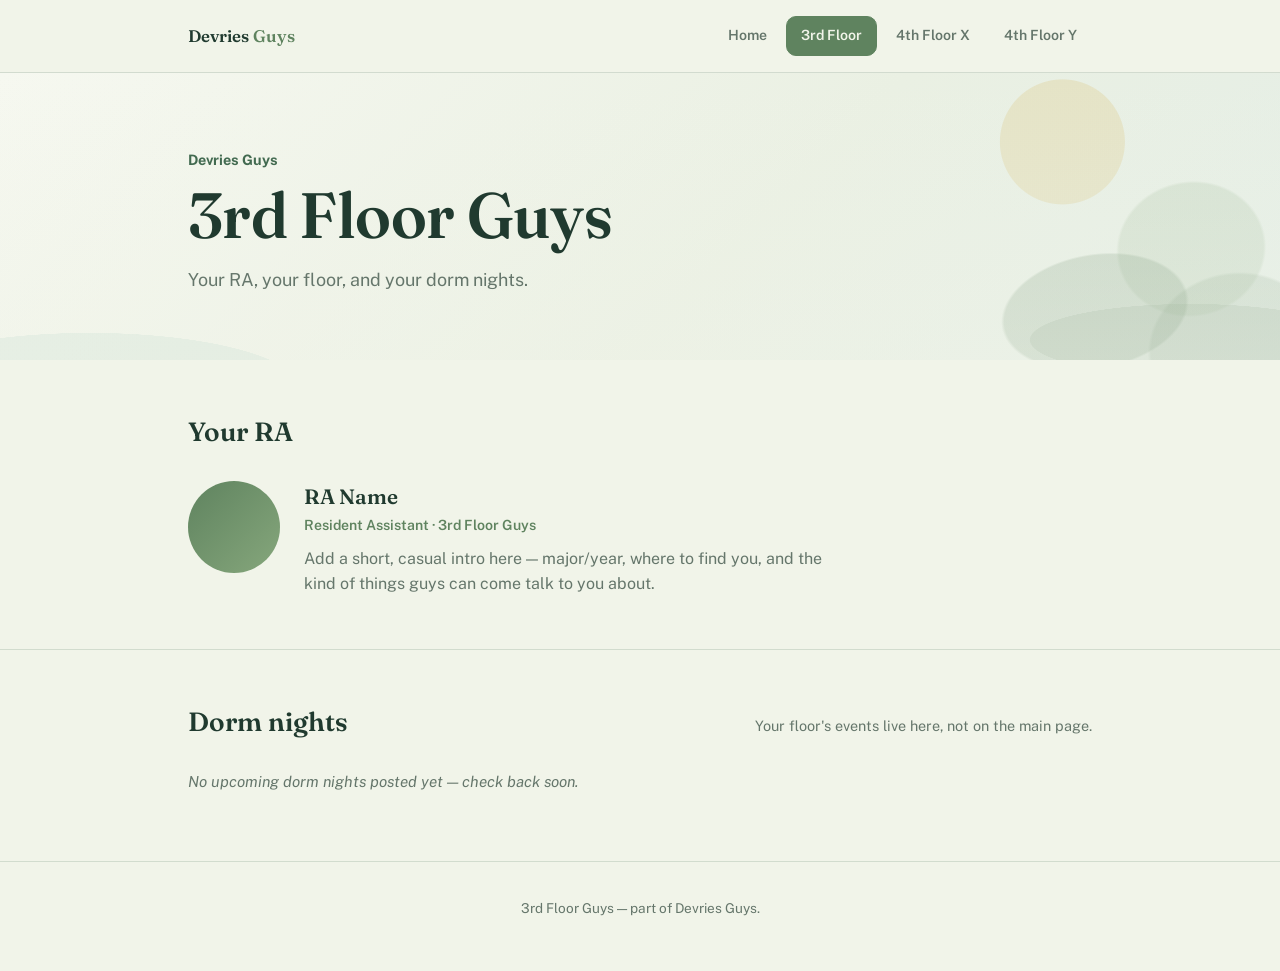
==== devries-a.html @ b0ba0bb9 "Add files via upload" ====
<!DOCTYPE html>
<html lang="en">
<head>
<meta charset="UTF-8">
<meta name="viewport" content="width=device-width, initial-scale=1.0">
<title>3rd Floor Guys — Devries</title>
<link rel="preconnect" href="https://fonts.googleapis.com">
<link rel="preconnect" href="https://fonts.gstatic.com" crossorigin>
<link href="https://fonts.googleapis.com/css2?family=Fraunces:ital,opsz,wght@0,9..144,400;0,9..144,600;0,9..144,700;1,9..144,500&family=Public+Sans:wght@400;500;600;700&display=swap" rel="stylesheet">
<link rel="stylesheet" href="styles.css">
</head>
<body data-building="3">
<nav>
  <div class="wrap">
    <a class="brand" href="index.html">Devries <span>Guys</span></a>
    <ul class="nav-links">
      <li><a href="index.html">Home</a></li>
      <li><a href="devries-a.html" class="current">3rd Floor</a></li><li><a href="devries-b.html">4th Floor X</a></li><li><a href="devries-c.html">4th Floor Y</a></li>
    </ul>
  </div>
</nav>
<header class="hero dorm-hero">
  <div class="wrap">
    <div class="eyebrow">Devries Guys</div>
    <h1 data-dorm="name">3rd Floor Guys</h1>
    <p class="lede" data-dorm="intro">Your RA, your floor, and your dorm nights.</p>
  </div>
</header>
<section>
  <div class="wrap">
    <div class="sec-head"><h2>Your RA</h2></div>
    <div class="ra-card">
      <div class="ra-photo" data-dorm="raPhoto" style="background:linear-gradient(135deg, var(--gold), var(--sage));"></div>
      <div>
        <h3 data-dorm="raName">RA Name</h3>
        <div class="role" data-dorm="raRole">Resident Assistant · 3rd Floor Guys</div>
        <p data-dorm="raBio">Add a short, casual intro here — major/year, where to find you, and the kind of things guys can come talk to you about.</p>
      </div>
    </div>
  </div>
</section>
<section>
  <div class="wrap">
    <div class="sec-head">
      <h2>Dorm nights</h2>
      <span class="note">Your floor's events live here, not on the main page.</span>
    </div>
    <div id="dormnight-list"></div>
  </div>
</section>
<footer>3rd Floor Guys — part of Devries Guys.</footer>
<script src="data/content.js"></script>
<script src="site-content.js"></script>
<script src="data/events.js"></script>
<script src="event-data.js"></script>
<script src="dorm-page.js"></script>
</body>
</html>
---- styles.css ----
:root{
  --bg: #F1F4E9;
  --bg-panel: #FAFCF5;
  --paper: #F8F8EE;
  --paper-dim: #E8EDDF;
  --ink: #19372C;
  --ink-soft: #617268;
  --cream: #203A2F;
  --cream-dim: #65766B;
  --gold: #5F835F;
  --gold-deep: #426A50;
  --sage: #86A77C;
  --sun: #D8BB68;
  --sky: #A9CDC1;
  --line-dark: rgba(36,79,58,0.15);
  --line-light: #D7E0CE;
  --radius: 10px;
}
*{box-sizing:border-box;}
html{scroll-behavior:smooth;}
body{
  margin:0;
  background:var(--bg);
  color:var(--cream);
  font-family:'Public Sans', sans-serif;
  line-height:1.55;
  -webkit-font-smoothing:antialiased;
}
h1,h2,h3{font-family:'Fraunces', serif; margin:0; color:var(--cream);}
a{color:inherit;}
.wrap{max-width:960px; margin:0 auto; padding:0 28px;}

/* NAV */
nav{
  position:sticky; top:0; z-index:30;
  background:rgba(241,244,233,0.90);
  backdrop-filter:blur(8px);
  border-bottom:1px solid var(--line-dark);
}
nav .wrap{display:flex; align-items:center; justify-content:space-between; padding:16px 28px; flex-wrap:wrap; gap:12px;}
.brand{font-family:'Fraunces', serif; font-weight:600; font-size:1.05rem; text-decoration:none;}
.brand span{color:var(--gold);}
.nav-links{list-style:none; display:flex; gap:4px; margin:0; padding:0; flex-wrap:wrap;}
.nav-links a{
  display:inline-block; text-decoration:none; color:var(--cream-dim);
  padding:8px 14px; border-radius:var(--radius); font-size:0.88rem; font-weight:600;
  border:1px solid transparent;
}
.nav-links a:hover{color:var(--cream); border-color:var(--line-dark);}
.nav-links a.current{color:var(--bg); background:var(--gold); border-color:var(--gold);}

/* HERO — calm green / solarpunk */
.hero{
  position:relative; padding:76px 0 58px; overflow:hidden;
  background:
    radial-gradient(circle at 83% 24%, rgba(216,187,104,.24) 0 62px, transparent 63px),
    radial-gradient(ellipse at 93% 93%, rgba(95,131,95,.14) 0 160px, transparent 161px),
    radial-gradient(ellipse at 7% 110%, rgba(169,205,193,.25) 0 210px, transparent 211px),
    linear-gradient(135deg, #F6F8F0 0%, #EAF0E3 58%, #E4EEE6 100%);
}
.hero::before{
  content:""; position:absolute; right:-45px; bottom:-80px; width:330px; height:280px;
  background:
    radial-gradient(ellipse at 30% 50%, rgba(95,131,95,.22) 0 28%, transparent 29%),
    radial-gradient(ellipse at 62% 34%, rgba(134,167,124,.18) 0 25%, transparent 26%),
    radial-gradient(ellipse at 70% 72%, rgba(95,131,95,.16) 0 26%, transparent 27%);
  transform:rotate(-10deg); pointer-events:none;
}
.hero::after{
  content:""; position:absolute; inset:0;
  background:linear-gradient(180deg, rgba(255,255,255,0) 0%, rgba(241,244,233,.38) 100%);
  pointer-events:none;
}
.hero .wrap{position:relative; z-index:1;}
.hero .eyebrow{font-size:0.9rem; color:var(--gold-deep); font-weight:700; margin-bottom:10px;}
.hero h1{font-size:clamp(2.4rem, 6vw, 4rem); font-weight:600; line-height:1.05; letter-spacing:-0.01em; max-width:16ch; color:var(--cream);}
.hero p.lede{margin-top:18px; font-size:1.12rem; color:var(--cream-dim); max-width:52ch;}

/* SECTIONS */
section{padding:52px 0;}
section + section{border-top:1px solid var(--line-dark);}
.sec-head{display:flex; align-items:baseline; justify-content:space-between; margin-bottom:28px; gap:16px; flex-wrap:wrap;}
.sec-head h2{font-size:1.65rem; font-weight:600;}
.sec-head .note{font-size:0.9rem; color:var(--cream-dim);}

/* DORM LINK CARDS (home page) */
.dorm-cards{display:grid; grid-template-columns:repeat(3, 1fr); gap:16px;}
.dorm-card{
  display:block; text-decoration:none;
  border:1px solid var(--line-dark); border-radius:var(--radius);
  padding:26px 22px; background:var(--bg-panel);
  transition:border-color 0.15s ease, transform 0.15s ease;
}
.dorm-card:hover{border-color:var(--gold); transform:translateY(-2px);}
.dorm-card .letter{
  font-family:'Fraunces', serif; font-weight:700; font-size:2.2rem; color:var(--gold);
  line-height:1;
}
.dorm-card .name{font-weight:600; font-size:1.1rem; margin-top:10px;}
.dorm-card .meta{font-size:0.85rem; color:var(--cream-dim); margin-top:6px;}
.dorm-card .go{font-size:0.85rem; color:var(--gold); margin-top:14px; font-weight:600;}

/* EVENTS (general, trinity) */
.event{display:grid; grid-template-columns: 64px 1fr; gap:18px; align-items:center; padding:16px 0; border-bottom:1px solid var(--line-dark);}
.event:last-child{border-bottom:none;}
.date-badge{width:64px; text-align:center; border-left:3px solid var(--gold); padding-left:10px;}
.date-badge .day{font-size:1.5rem; font-family:'Fraunces', serif; font-weight:600; line-height:1; color:var(--cream);}
.date-badge .mon{font-size:0.72rem; color:var(--cream-dim); letter-spacing:0.03em;}
.event-info .title{font-weight:600; font-size:1.02rem;}
.event-info .meta{font-size:0.88rem; color:var(--cream-dim); margin-top:2px;}

/* RESOURCES */
.resource-grid{display:grid; grid-template-columns: repeat(2, 1fr); gap:1px; background:var(--line-dark); border:1px solid var(--line-dark);}
.resource{background:var(--bg); padding:22px 24px;}
.resource h3{font-size:1.05rem; font-weight:600; margin-bottom:6px;}
.resource p{margin:0; font-size:0.92rem; color:var(--cream-dim);}

/* ABOUT RA CARD */
.ra-card{display:flex; gap:24px; align-items:flex-start;}
.ra-photo{width:92px; height:92px; border-radius:50%; flex-shrink:0;}
.ra-card h3{font-size:1.3rem; font-weight:600;}
.ra-card .role{font-size:0.88rem; color:var(--gold); font-weight:600; margin:2px 0 10px;}
.ra-card p{margin:0; color:var(--cream-dim); max-width:54ch;}
.contact-row{display:flex; gap:20px; margin-top:14px; font-size:0.9rem; flex-wrap:wrap;}
.contact-row span{color:var(--cream-dim);}
.contact-row a{color:var(--gold); text-decoration:none; border-bottom:1px solid var(--gold-deep);}

/* DORM NIGHT CARDS */
.dormnight{
  border:1px solid var(--line-dark); background:var(--bg-panel); border-radius:var(--radius);
  padding:24px 26px; display:flex; justify-content:space-between; align-items:center; gap:20px; flex-wrap:wrap;
  margin-bottom:14px;
}
.dormnight:last-child{margin-bottom:0;}
.dormnight .when{font-size:0.85rem; color:var(--gold); font-weight:600; margin-bottom:4px;}
.dormnight .title{font-family:'Fraunces', serif; font-weight:600; font-size:1.3rem;}
.dormnight .where{font-size:0.92rem; color:var(--cream-dim); margin-top:4px;}
.dormnight .desc{font-size:0.92rem; color:var(--cream-dim); margin-top:10px; max-width:48ch;}
.cal-btn{
  border:1px solid var(--sage); background:transparent; color:var(--sage);
  padding:10px 18px; border-radius:var(--radius); cursor:pointer;
  font-family:'Public Sans', sans-serif; font-size:0.88rem; font-weight:600; white-space:nowrap;
}
.cal-btn:hover{background:var(--sage); color:var(--bg);}
.empty-note{color:var(--cream-dim); font-size:0.95rem; font-style:italic;}


/* VERSE OF THE DAY */
.verse-section{padding:28px 0 20px; border-top:none !important;}
.verse-card{
  position:relative; overflow:hidden;
  background:linear-gradient(135deg, rgba(250,252,245,.98), rgba(232,240,225,.96));
  border:1px solid var(--line-dark); border-radius:16px; padding:28px 30px;
  box-shadow:0 12px 34px rgba(50,84,62,.08);
}
.verse-card::after{content:"☀"; position:absolute; right:24px; top:8px; font-size:4.5rem; color:rgba(216,187,104,.20);}
.verse-kicker{font-size:.78rem; text-transform:uppercase; letter-spacing:.11em; color:var(--gold-deep); font-weight:800;}
.verse-text{font-family:'Fraunces',serif; font-size:clamp(1.25rem,3vw,1.75rem); line-height:1.35; margin:10px 0 8px; max-width:42ch; color:var(--cream);}
.verse-ref{font-size:.88rem; color:var(--cream-dim); font-weight:600;}
.event-topline{margin-bottom:5px;}
.building-pill{display:inline-block; font-size:.72rem; font-weight:800; letter-spacing:.04em; color:var(--gold-deep); background:rgba(134,167,124,.16); border:1px solid rgba(95,131,95,.18); border-radius:999px; padding:3px 8px;}
.ra-quick-row{display:flex; align-items:center; justify-content:flex-end; gap:10px; margin-top:18px; font-size:.84rem; color:var(--cream-dim);}
.small-link{color:var(--gold-deep); text-decoration:none; font-weight:800; border-bottom:1px solid rgba(66,106,80,.35);}
.small-link:hover{border-color:var(--gold-deep);}
.setup-needed{opacity:.78;}


/* PRACTICAL RESOURCE LINKS */
.resource-grid{grid-template-columns:repeat(3,1fr); gap:14px; background:transparent; border:none;}
.resource{background:var(--bg-panel); border:1px solid var(--line-dark); border-radius:14px; padding:22px;}
.resource-link{text-decoration:none; display:block; transition:transform .15s ease,border-color .15s ease,box-shadow .15s ease;}
.resource-link:hover{transform:translateY(-2px); border-color:var(--gold); box-shadow:0 12px 28px rgba(50,84,62,.08);}
.resource-icon{font-size:1.35rem; margin-bottom:12px;}
.resource h3{font-size:1.08rem; margin-bottom:7px;}
.resource p{margin:0; font-size:.9rem; color:var(--cream-dim);}
.resource-go{display:inline-block; color:var(--gold-deep); font-size:.82rem; font-weight:800; margin-top:14px;}

/* COMMUNITY LINKS */
.community-grid{display:grid; grid-template-columns:repeat(2,1fr); gap:16px;}
.community-card{display:block; text-decoration:none; background:linear-gradient(145deg,var(--bg-panel),#EEF4E9); border:1px solid var(--line-dark); border-radius:16px; padding:26px; transition:transform .15s ease,border-color .15s ease;}
.community-card:hover{transform:translateY(-2px); border-color:var(--gold);}
.community-kicker{font-size:.72rem; letter-spacing:.12em; font-weight:800; color:var(--gold-deep); margin-bottom:7px;}
.community-card h3{font-size:1.35rem; margin-bottom:8px;}
.community-card p{margin:0; color:var(--cream-dim); font-size:.93rem; max-width:48ch;}
.community-card span{display:inline-block; margin-top:16px; font-size:.86rem; font-weight:800; color:var(--gold-deep);}

.quiet-card{display:flex; flex-direction:column; gap:5px; padding:22px 24px; background:rgba(250,252,245,.72); border:1px dashed rgba(66,106,80,.28); border-radius:14px;}
.quiet-card strong{font-family:'Fraunces',serif; font-size:1.12rem; font-weight:600;}
.quiet-card span{font-size:.9rem; color:var(--cream-dim);}
.dorm-hero{padding-bottom:48px;}

footer{padding:36px 0 52px; text-align:center; font-size:0.85rem; color:var(--cream-dim); border-top:1px solid var(--line-dark);}

@media (max-width:720px){
  .dorm-cards{grid-template-columns:1fr;}
  .resource-grid{grid-template-columns:1fr;}
  .community-grid{grid-template-columns:1fr;}
  .dormnight{flex-direction:column; align-items:flex-start;}
  .event{grid-template-columns:48px 1fr;}
}
@media (prefers-reduced-motion: reduce){ *{transition:none !important;} }
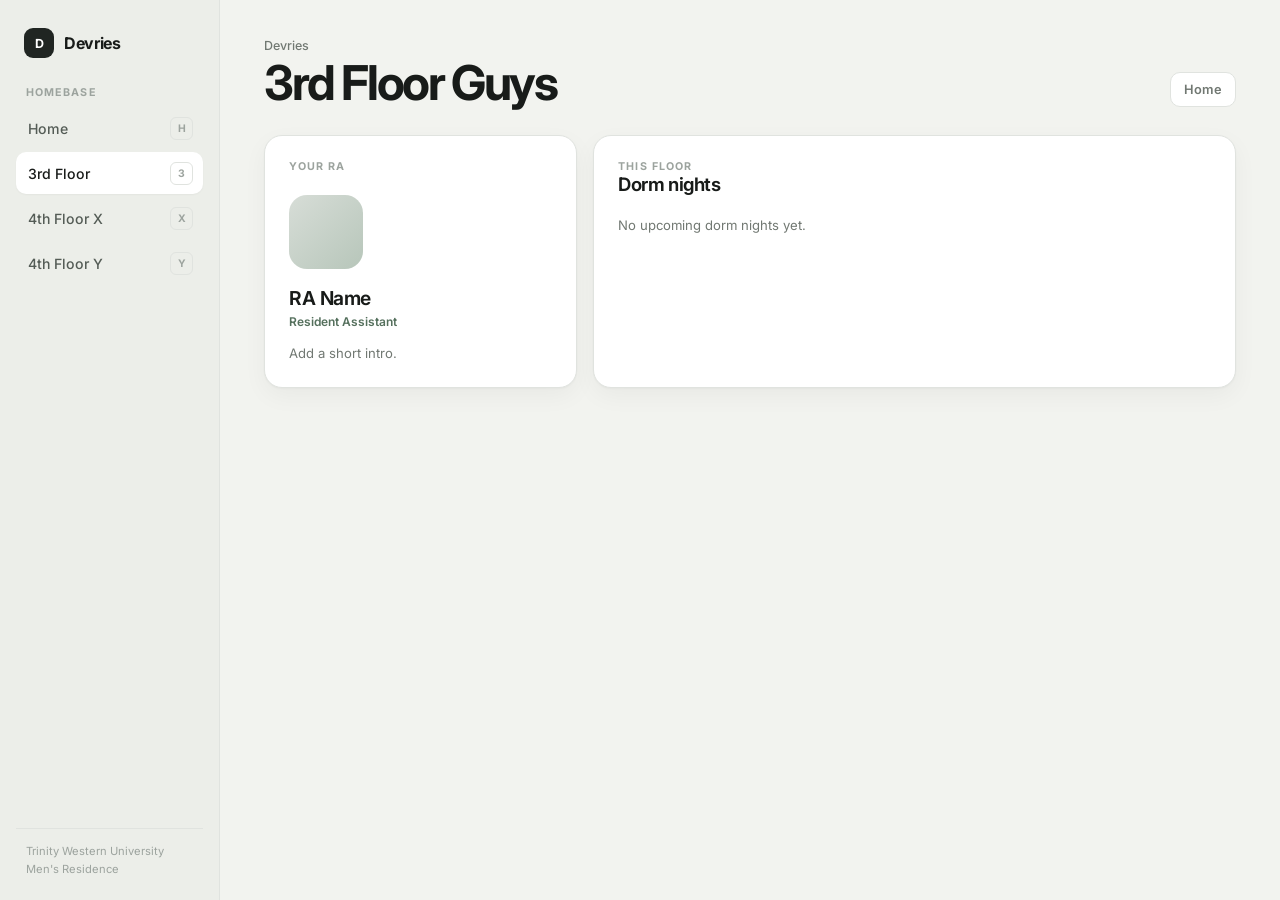
==== commit a8a30eb0: "Add files via upload" ====
--- a/devries-a.html
+++ b/devries-a.html
@@ -3,52 +3,79 @@
 <head>
 <meta charset="UTF-8">
 <meta name="viewport" content="width=device-width, initial-scale=1.0">
+<meta name="theme-color" content="#f2f3ef">
 <title>3rd Floor Guys — Devries</title>
 <link rel="preconnect" href="https://fonts.googleapis.com">
 <link rel="preconnect" href="https://fonts.gstatic.com" crossorigin>
-<link href="https://fonts.googleapis.com/css2?family=Fraunces:ital,opsz,wght@0,9..144,400;0,9..144,600;0,9..144,700;1,9..144,500&family=Public+Sans:wght@400;500;600;700&display=swap" rel="stylesheet">
+<link href="https://fonts.googleapis.com/css2?family=Inter:wght@400;500;600;700&display=swap" rel="stylesheet">
 <link rel="stylesheet" href="styles.css">
 </head>
 <body data-building="3">
-<nav>
-  <div class="wrap">
-    <a class="brand" href="index.html">Devries <span>Guys</span></a>
-    <ul class="nav-links">
-      <li><a href="index.html">Home</a></li>
-      <li><a href="devries-a.html" class="current">3rd Floor</a></li><li><a href="devries-b.html">4th Floor X</a></li><li><a href="devries-c.html">4th Floor Y</a></li>
-    </ul>
-  </div>
+<div class="app-shell">
+
+  <aside class="sidebar">
+    <a class="sidebar-brand" href="index.html">
+      <span class="brand-mark">D</span>
+      <span>Devries</span>
+    </a>
+
+    <div class="sidebar-label">Homebase</div>
+    <nav class="side-nav">
+      <a href="index.html"><span>Home</span><span class="nav-key">H</span></a>
+      <a href="devries-a.html" class="current"><span>3rd Floor</span><span class="nav-key">3</span></a>
+      <a href="devries-b.html" ><span>4th Floor X</span><span class="nav-key">X</span></a>
+      <a href="devries-c.html" ><span>4th Floor Y</span><span class="nav-key">Y</span></a>
+    </nav>
+
+    <div class="sidebar-spacer"></div>
+    <div class="sidebar-foot">
+      <div>Trinity Western University</div>
+      <div>Men's Residence</div>
+    </div>
+  </aside>
+
+  <main class="app-main">
+    <header class="topbar dorm-topbar">
+      <div>
+        <div class="topbar-date">Devries</div>
+        <h1 data-dorm="name">3rd Floor Guys</h1>
+      </div>
+      <a class="back-home" href="index.html">Home</a>
+    </header>
+
+    <div class="dashboard dorm-dashboard">
+      <section class="dashboard-card ra-panel">
+        <div class="card-label">Your RA</div>
+        <div class="ra-compact">
+          <div class="ra-photo" data-dorm="raPhoto"></div>
+          <div>
+            <h2 data-dorm="raName">RA Name</h2>
+            <div class="ra-role" data-dorm="raRole">Resident Assistant</div>
+            <p data-dorm="raBio">Add a short intro.</p>
+          </div>
+        </div>
+      </section>
+
+      <section class="dashboard-card dorm-events-panel">
+        <div class="panel-head">
+          <div>
+            <div class="card-label">This floor</div>
+            <h2>Dorm nights</h2>
+          </div>
+        </div>
+        <div id="dormnight-list"></div>
+      </section>
+    </div>
+  </main>
+</div>
+
+<nav class="mobile-dock">
+  <a href="index.html"><span class="dock-key">H</span><small>Home</small></a>
+  <a href="devries-a.html" class="current"><span class="dock-key">3</span><small>3rd</small></a>
+  <a href="devries-b.html" ><span class="dock-key">X</span><small>4X</small></a>
+  <a href="devries-c.html" ><span class="dock-key">Y</span><small>4Y</small></a>
 </nav>
-<header class="hero dorm-hero">
-  <div class="wrap">
-    <div class="eyebrow">Devries Guys</div>
-    <h1 data-dorm="name">3rd Floor Guys</h1>
-    <p class="lede" data-dorm="intro">Your RA, your floor, and your dorm nights.</p>
-  </div>
-</header>
-<section>
-  <div class="wrap">
-    <div class="sec-head"><h2>Your RA</h2></div>
-    <div class="ra-card">
-      <div class="ra-photo" data-dorm="raPhoto" style="background:linear-gradient(135deg, var(--gold), var(--sage));"></div>
-      <div>
-        <h3 data-dorm="raName">RA Name</h3>
-        <div class="role" data-dorm="raRole">Resident Assistant · 3rd Floor Guys</div>
-        <p data-dorm="raBio">Add a short, casual intro here — major/year, where to find you, and the kind of things guys can come talk to you about.</p>
-      </div>
-    </div>
-  </div>
-</section>
-<section>
-  <div class="wrap">
-    <div class="sec-head">
-      <h2>Dorm nights</h2>
-      <span class="note">Your floor's events live here, not on the main page.</span>
-    </div>
-    <div id="dormnight-list"></div>
-  </div>
-</section>
-<footer>3rd Floor Guys — part of Devries Guys.</footer>
+
 <script src="data/content.js"></script>
 <script src="site-content.js"></script>
 <script src="data/events.js"></script>
--- a/styles.css
+++ b/styles.css
@@ -1,201 +1,546 @@
 :root{
-  --bg: #F1F4E9;
-  --bg-panel: #FAFCF5;
-  --paper: #F8F8EE;
-  --paper-dim: #E8EDDF;
-  --ink: #19372C;
-  --ink-soft: #617268;
-  --cream: #203A2F;
-  --cream-dim: #65766B;
-  --gold: #5F835F;
-  --gold-deep: #426A50;
-  --sage: #86A77C;
-  --sun: #D8BB68;
-  --sky: #A9CDC1;
-  --line-dark: rgba(36,79,58,0.15);
-  --line-light: #D7E0CE;
-  --radius: 10px;
-}
-*{box-sizing:border-box;}
-html{scroll-behavior:smooth;}
+  --bg:#f2f3ef;
+  --surface:#ffffff;
+  --surface-2:#f8f8f5;
+  --ink:#181b19;
+  --muted:#717872;
+  --faint:#9ca39e;
+  --accent:#55705d;
+  --accent-soft:#e6ece7;
+  --border:#e0e3df;
+  --border-strong:#cdd2cd;
+  --dark:#202522;
+  --radius:18px;
+  --shadow:0 1px 2px rgba(23,29,25,.03),0 8px 24px rgba(23,29,25,.045);
+}
+
+*{box-sizing:border-box}
+html{scroll-behavior:smooth}
 body{
   margin:0;
+  min-height:100vh;
   background:var(--bg);
-  color:var(--cream);
-  font-family:'Public Sans', sans-serif;
+  color:var(--ink);
+  font-family:'Inter',system-ui,-apple-system,BlinkMacSystemFont,"Segoe UI",sans-serif;
+  -webkit-font-smoothing:antialiased;
+}
+a{color:inherit}
+button,input{font:inherit}
+
+.app-shell{
+  min-height:100vh;
+  display:grid;
+  grid-template-columns:220px minmax(0,1fr);
+}
+
+/* Sidebar */
+.sidebar{
+  position:sticky;
+  top:0;
+  height:100vh;
+  padding:24px 16px 18px;
+  background:#eceee9;
+  border-right:1px solid var(--border);
+  display:flex;
+  flex-direction:column;
+}
+.sidebar-brand{
+  display:flex;
+  align-items:center;
+  gap:10px;
+  padding:4px 8px 28px;
+  text-decoration:none;
+  font-size:1rem;
+  font-weight:700;
+  letter-spacing:-.02em;
+}
+.brand-mark{
+  width:30px;
+  height:30px;
+  display:grid;
+  place-items:center;
+  border-radius:9px;
+  background:var(--dark);
+  color:#fff;
+  font-size:.78rem;
+  font-weight:700;
+}
+.sidebar-label{
+  padding:0 10px 8px;
+  color:var(--faint);
+  font-size:.67rem;
+  font-weight:700;
+  letter-spacing:.1em;
+  text-transform:uppercase;
+}
+.side-nav{display:grid;gap:3px}
+.side-nav a{
+  display:flex;
+  align-items:center;
+  justify-content:space-between;
+  min-height:42px;
+  padding:0 10px 0 12px;
+  border-radius:10px;
+  text-decoration:none;
+  color:#545c56;
+  font-size:.88rem;
+  font-weight:500;
+}
+.side-nav a:hover{background:rgba(255,255,255,.58);color:var(--ink)}
+.side-nav a.current{
+  background:var(--surface);
+  color:var(--ink);
+  box-shadow:0 1px 2px rgba(20,24,21,.04);
+}
+.nav-key{
+  min-width:23px;
+  height:23px;
+  padding:0 5px;
+  display:grid;
+  place-items:center;
+  border:1px solid var(--border);
+  border-radius:6px;
+  color:var(--faint);
+  font-size:.65rem;
+  font-weight:700;
+}
+.sidebar-spacer{flex:1}
+.sidebar-foot{
+  padding:14px 10px 4px;
+  border-top:1px solid var(--border);
+  color:var(--faint);
+  font-size:.7rem;
   line-height:1.55;
-  -webkit-font-smoothing:antialiased;
-}
-h1,h2,h3{font-family:'Fraunces', serif; margin:0; color:var(--cream);}
-a{color:inherit;}
-.wrap{max-width:960px; margin:0 auto; padding:0 28px;}
-
-/* NAV */
-nav{
-  position:sticky; top:0; z-index:30;
-  background:rgba(241,244,233,0.90);
-  backdrop-filter:blur(8px);
-  border-bottom:1px solid var(--line-dark);
-}
-nav .wrap{display:flex; align-items:center; justify-content:space-between; padding:16px 28px; flex-wrap:wrap; gap:12px;}
-.brand{font-family:'Fraunces', serif; font-weight:600; font-size:1.05rem; text-decoration:none;}
-.brand span{color:var(--gold);}
-.nav-links{list-style:none; display:flex; gap:4px; margin:0; padding:0; flex-wrap:wrap;}
-.nav-links a{
-  display:inline-block; text-decoration:none; color:var(--cream-dim);
-  padding:8px 14px; border-radius:var(--radius); font-size:0.88rem; font-weight:600;
-  border:1px solid transparent;
-}
-.nav-links a:hover{color:var(--cream); border-color:var(--line-dark);}
-.nav-links a.current{color:var(--bg); background:var(--gold); border-color:var(--gold);}
-
-/* HERO — calm green / solarpunk */
-.hero{
-  position:relative; padding:76px 0 58px; overflow:hidden;
-  background:
-    radial-gradient(circle at 83% 24%, rgba(216,187,104,.24) 0 62px, transparent 63px),
-    radial-gradient(ellipse at 93% 93%, rgba(95,131,95,.14) 0 160px, transparent 161px),
-    radial-gradient(ellipse at 7% 110%, rgba(169,205,193,.25) 0 210px, transparent 211px),
-    linear-gradient(135deg, #F6F8F0 0%, #EAF0E3 58%, #E4EEE6 100%);
-}
-.hero::before{
-  content:""; position:absolute; right:-45px; bottom:-80px; width:330px; height:280px;
-  background:
-    radial-gradient(ellipse at 30% 50%, rgba(95,131,95,.22) 0 28%, transparent 29%),
-    radial-gradient(ellipse at 62% 34%, rgba(134,167,124,.18) 0 25%, transparent 26%),
-    radial-gradient(ellipse at 70% 72%, rgba(95,131,95,.16) 0 26%, transparent 27%);
-  transform:rotate(-10deg); pointer-events:none;
-}
-.hero::after{
-  content:""; position:absolute; inset:0;
-  background:linear-gradient(180deg, rgba(255,255,255,0) 0%, rgba(241,244,233,.38) 100%);
-  pointer-events:none;
-}
-.hero .wrap{position:relative; z-index:1;}
-.hero .eyebrow{font-size:0.9rem; color:var(--gold-deep); font-weight:700; margin-bottom:10px;}
-.hero h1{font-size:clamp(2.4rem, 6vw, 4rem); font-weight:600; line-height:1.05; letter-spacing:-0.01em; max-width:16ch; color:var(--cream);}
-.hero p.lede{margin-top:18px; font-size:1.12rem; color:var(--cream-dim); max-width:52ch;}
-
-/* SECTIONS */
-section{padding:52px 0;}
-section + section{border-top:1px solid var(--line-dark);}
-.sec-head{display:flex; align-items:baseline; justify-content:space-between; margin-bottom:28px; gap:16px; flex-wrap:wrap;}
-.sec-head h2{font-size:1.65rem; font-weight:600;}
-.sec-head .note{font-size:0.9rem; color:var(--cream-dim);}
-
-/* DORM LINK CARDS (home page) */
-.dorm-cards{display:grid; grid-template-columns:repeat(3, 1fr); gap:16px;}
-.dorm-card{
-  display:block; text-decoration:none;
-  border:1px solid var(--line-dark); border-radius:var(--radius);
-  padding:26px 22px; background:var(--bg-panel);
-  transition:border-color 0.15s ease, transform 0.15s ease;
-}
-.dorm-card:hover{border-color:var(--gold); transform:translateY(-2px);}
-.dorm-card .letter{
-  font-family:'Fraunces', serif; font-weight:700; font-size:2.2rem; color:var(--gold);
+}
+
+/* Main app */
+.app-main{
+  width:100%;
+  max-width:1250px;
+  padding:38px 44px 60px;
+}
+.topbar{
+  display:flex;
+  align-items:flex-end;
+  justify-content:space-between;
+  gap:24px;
+  margin-bottom:28px;
+}
+.topbar-date{
+  margin-bottom:6px;
+  color:var(--muted);
+  font-size:.78rem;
+  font-weight:500;
+}
+.topbar h1{
+  margin:0;
+  font-size:clamp(2rem,4vw,3rem);
   line-height:1;
-}
-.dorm-card .name{font-weight:600; font-size:1.1rem; margin-top:10px;}
-.dorm-card .meta{font-size:0.85rem; color:var(--cream-dim); margin-top:6px;}
-.dorm-card .go{font-size:0.85rem; color:var(--gold); margin-top:14px; font-weight:600;}
-
-/* EVENTS (general, trinity) */
-.event{display:grid; grid-template-columns: 64px 1fr; gap:18px; align-items:center; padding:16px 0; border-bottom:1px solid var(--line-dark);}
-.event:last-child{border-bottom:none;}
-.date-badge{width:64px; text-align:center; border-left:3px solid var(--gold); padding-left:10px;}
-.date-badge .day{font-size:1.5rem; font-family:'Fraunces', serif; font-weight:600; line-height:1; color:var(--cream);}
-.date-badge .mon{font-size:0.72rem; color:var(--cream-dim); letter-spacing:0.03em;}
-.event-info .title{font-weight:600; font-size:1.02rem;}
-.event-info .meta{font-size:0.88rem; color:var(--cream-dim); margin-top:2px;}
-
-/* RESOURCES */
-.resource-grid{display:grid; grid-template-columns: repeat(2, 1fr); gap:1px; background:var(--line-dark); border:1px solid var(--line-dark);}
-.resource{background:var(--bg); padding:22px 24px;}
-.resource h3{font-size:1.05rem; font-weight:600; margin-bottom:6px;}
-.resource p{margin:0; font-size:0.92rem; color:var(--cream-dim);}
-
-/* ABOUT RA CARD */
-.ra-card{display:flex; gap:24px; align-items:flex-start;}
-.ra-photo{width:92px; height:92px; border-radius:50%; flex-shrink:0;}
-.ra-card h3{font-size:1.3rem; font-weight:600;}
-.ra-card .role{font-size:0.88rem; color:var(--gold); font-weight:600; margin:2px 0 10px;}
-.ra-card p{margin:0; color:var(--cream-dim); max-width:54ch;}
-.contact-row{display:flex; gap:20px; margin-top:14px; font-size:0.9rem; flex-wrap:wrap;}
-.contact-row span{color:var(--cream-dim);}
-.contact-row a{color:var(--gold); text-decoration:none; border-bottom:1px solid var(--gold-deep);}
-
-/* DORM NIGHT CARDS */
+  letter-spacing:-.05em;
+  font-weight:700;
+}
+.topbar-meta{
+  padding:8px 11px;
+  border:1px solid var(--border);
+  border-radius:999px;
+  background:rgba(255,255,255,.55);
+  color:var(--muted);
+  font-size:.75rem;
+  font-weight:600;
+}
+.back-home{
+  padding:9px 13px;
+  border:1px solid var(--border);
+  border-radius:10px;
+  background:var(--surface);
+  color:var(--muted);
+  text-decoration:none;
+  font-size:.8rem;
+  font-weight:600;
+}
+
+.dashboard{
+  display:grid;
+  grid-template-columns:repeat(12,minmax(0,1fr));
+  gap:16px;
+}
+.dashboard-card{
+  background:var(--surface);
+  border:1px solid var(--border);
+  border-radius:var(--radius);
+  box-shadow:var(--shadow);
+}
+.card-label{
+  color:var(--faint);
+  font-size:.67rem;
+  font-weight:700;
+  letter-spacing:.1em;
+  text-transform:uppercase;
+}
+.panel-head{
+  display:flex;
+  align-items:flex-end;
+  justify-content:space-between;
+  margin-bottom:18px;
+}
+.panel-head h2,
+.dashboard-card h2{
+  margin:0;
+  font-size:1.16rem;
+  line-height:1.2;
+  letter-spacing:-.025em;
+  font-weight:650;
+}
+
+/* Welcome */
+.welcome-card{
+  grid-column:span 7;
+  min-height:215px;
+  padding:30px;
+  background:var(--dark);
+  border-color:var(--dark);
+  color:#f7f8f5;
+  display:flex;
+  flex-direction:column;
+  justify-content:flex-end;
+  box-shadow:none;
+}
+.welcome-card .card-label{color:#9eaaa2;margin-bottom:auto}
+.welcome-card h2{
+  font-size:clamp(2rem,4vw,3.5rem);
+  line-height:1;
+  letter-spacing:-.055em;
+  font-weight:600;
+}
+.welcome-card p{
+  max-width:40ch;
+  margin:12px 0 0;
+  color:#b8c0ba;
+  font-size:.95rem;
+  line-height:1.55;
+}
+
+/* Verse */
+.verse-card{
+  grid-column:span 5;
+  min-height:215px;
+  padding:28px;
+  background:#e7ece7;
+  border-color:#d9e1da;
+  box-shadow:none;
+}
+.verse-text{
+  margin:28px 0 16px;
+  font-size:clamp(1.15rem,2vw,1.45rem);
+  line-height:1.48;
+  letter-spacing:-.025em;
+  font-weight:500;
+}
+.verse-ref{
+  color:var(--muted);
+  font-size:.78rem;
+  font-weight:600;
+}
+
+/* Floors */
+.floor-panel{
+  grid-column:span 7;
+  padding:24px;
+}
+.floor-grid{
+  display:grid;
+  grid-template-columns:repeat(3,1fr);
+  gap:10px;
+}
+.floor-tile{
+  min-height:128px;
+  padding:16px;
+  border:1px solid var(--border);
+  border-radius:14px;
+  background:var(--surface-2);
+  text-decoration:none;
+  display:flex;
+  flex-direction:column;
+  transition:transform .15s ease,border-color .15s ease,background .15s ease;
+}
+.floor-tile:hover{
+  transform:translateY(-2px);
+  border-color:var(--border-strong);
+  background:#fff;
+}
+.floor-code{
+  color:var(--accent);
+  font-size:.72rem;
+  font-weight:700;
+  letter-spacing:.05em;
+}
+.floor-name{
+  margin-top:auto;
+  max-width:10ch;
+  font-size:.95rem;
+  font-weight:650;
+  letter-spacing:-.02em;
+}
+.tile-arrow{
+  align-self:flex-end;
+  margin-top:-15px;
+  color:var(--faint);
+}
+
+/* Quick access */
+.quick-panel{
+  grid-column:span 5;
+  padding:24px;
+}
+.quick-list{
+  display:grid;
+  border-top:1px solid var(--border);
+}
+.quick-list a{
+  display:flex;
+  align-items:center;
+  justify-content:space-between;
+  gap:16px;
+  min-height:61px;
+  padding:10px 2px;
+  border-bottom:1px solid var(--border);
+  text-decoration:none;
+}
+.quick-list a:hover strong{color:var(--accent)}
+.quick-list span:first-child{display:grid;gap:2px}
+.quick-list strong{font-size:.84rem;font-weight:650}
+.quick-list small{color:var(--muted);font-size:.72rem}
+.quick-arrow{color:var(--faint);font-size:.82rem}
+
+/* Events */
+.events-panel{
+  grid-column:span 7;
+  padding:24px;
+}
+#devries-event-list{display:grid;gap:10px}
+.event{
+  display:grid;
+  grid-template-columns:48px minmax(0,1fr);
+  gap:14px;
+  padding:14px;
+  border:1px solid var(--border);
+  border-radius:13px;
+  background:var(--surface-2);
+}
+.date-badge{
+  width:48px;
+  height:52px;
+  border-radius:10px;
+  background:#fff;
+  border:1px solid var(--border);
+  display:flex;
+  flex-direction:column;
+  align-items:center;
+  justify-content:center;
+}
+.date-badge .day{font-size:1rem;font-weight:700;line-height:1}
+.date-badge .mon{margin-top:3px;color:var(--faint);font-size:.62rem;text-transform:uppercase;font-weight:700}
+.event-info{min-width:0;align-self:center}
+.event-topline{display:none}
+.event .title{font-size:.92rem;font-weight:650;letter-spacing:-.015em}
+.event .meta{margin-top:4px;color:var(--muted);font-size:.72rem}
+.building-pill{display:none}
+.quiet-card{
+  padding:20px 0 6px;
+  color:var(--muted);
+  font-size:.84rem;
+}
+.quiet-card strong{font-weight:500}
+
+/* Campus actions */
+.campus-panel{
+  grid-column:span 5;
+  padding:24px;
+}
+.campus-actions{
+  display:grid;
+  border-top:1px solid var(--border);
+}
+.campus-actions a{
+  display:grid;
+  grid-template-columns:28px minmax(0,1fr) 18px;
+  gap:10px;
+  align-items:center;
+  min-height:66px;
+  border-bottom:1px solid var(--border);
+  text-decoration:none;
+}
+.action-number{
+  color:var(--faint);
+  font-size:.64rem;
+  font-weight:700;
+}
+.campus-actions a>span:nth-child(2){display:grid;gap:3px}
+.campus-actions strong{font-size:.83rem;font-weight:650}
+.campus-actions small{color:var(--muted);font-size:.71rem}
+.campus-actions a>span:last-child{color:var(--faint);font-size:.8rem}
+
+/* Dorm dashboard */
+.dorm-dashboard{grid-template-columns:repeat(12,minmax(0,1fr))}
+.ra-panel{
+  grid-column:span 4;
+  padding:24px;
+  align-self:start;
+}
+.ra-compact{margin-top:22px}
+.ra-photo{
+  width:74px;
+  height:74px;
+  border-radius:18px;
+  margin-bottom:18px;
+  background:linear-gradient(135deg,#d7ddd7,#b7c6ba);
+  background-size:cover;
+  background-position:center;
+}
+.ra-compact h2{font-size:1.2rem;margin-bottom:4px}
+.ra-role{color:var(--accent);font-size:.75rem;font-weight:600}
+.ra-compact p{
+  margin:14px 0 0;
+  color:var(--muted);
+  font-size:.82rem;
+  line-height:1.55;
+}
+.dorm-events-panel{
+  grid-column:span 8;
+  padding:24px;
+}
+#dormnight-list{display:grid;gap:10px}
 .dormnight{
-  border:1px solid var(--line-dark); background:var(--bg-panel); border-radius:var(--radius);
-  padding:24px 26px; display:flex; justify-content:space-between; align-items:center; gap:20px; flex-wrap:wrap;
-  margin-bottom:14px;
-}
-.dormnight:last-child{margin-bottom:0;}
-.dormnight .when{font-size:0.85rem; color:var(--gold); font-weight:600; margin-bottom:4px;}
-.dormnight .title{font-family:'Fraunces', serif; font-weight:600; font-size:1.3rem;}
-.dormnight .where{font-size:0.92rem; color:var(--cream-dim); margin-top:4px;}
-.dormnight .desc{font-size:0.92rem; color:var(--cream-dim); margin-top:10px; max-width:48ch;}
+  display:flex;
+  justify-content:space-between;
+  gap:20px;
+  padding:17px;
+  border:1px solid var(--border);
+  border-radius:13px;
+  background:var(--surface-2);
+}
+.dormnight .when{
+  color:var(--accent);
+  font-size:.7rem;
+  font-weight:650;
+}
+.dormnight .title{
+  margin-top:5px;
+  font-size:.94rem;
+  font-weight:650;
+  letter-spacing:-.015em;
+}
+.dormnight .where,.dormnight .desc{
+  margin-top:4px;
+  color:var(--muted);
+  font-size:.75rem;
+  line-height:1.5;
+}
 .cal-btn{
-  border:1px solid var(--sage); background:transparent; color:var(--sage);
-  padding:10px 18px; border-radius:var(--radius); cursor:pointer;
-  font-family:'Public Sans', sans-serif; font-size:0.88rem; font-weight:600; white-space:nowrap;
-}
-.cal-btn:hover{background:var(--sage); color:var(--bg);}
-.empty-note{color:var(--cream-dim); font-size:0.95rem; font-style:italic;}
-
-
-/* VERSE OF THE DAY */
-.verse-section{padding:28px 0 20px; border-top:none !important;}
-.verse-card{
-  position:relative; overflow:hidden;
-  background:linear-gradient(135deg, rgba(250,252,245,.98), rgba(232,240,225,.96));
-  border:1px solid var(--line-dark); border-radius:16px; padding:28px 30px;
-  box-shadow:0 12px 34px rgba(50,84,62,.08);
-}
-.verse-card::after{content:"☀"; position:absolute; right:24px; top:8px; font-size:4.5rem; color:rgba(216,187,104,.20);}
-.verse-kicker{font-size:.78rem; text-transform:uppercase; letter-spacing:.11em; color:var(--gold-deep); font-weight:800;}
-.verse-text{font-family:'Fraunces',serif; font-size:clamp(1.25rem,3vw,1.75rem); line-height:1.35; margin:10px 0 8px; max-width:42ch; color:var(--cream);}
-.verse-ref{font-size:.88rem; color:var(--cream-dim); font-weight:600;}
-.event-topline{margin-bottom:5px;}
-.building-pill{display:inline-block; font-size:.72rem; font-weight:800; letter-spacing:.04em; color:var(--gold-deep); background:rgba(134,167,124,.16); border:1px solid rgba(95,131,95,.18); border-radius:999px; padding:3px 8px;}
-.ra-quick-row{display:flex; align-items:center; justify-content:flex-end; gap:10px; margin-top:18px; font-size:.84rem; color:var(--cream-dim);}
-.small-link{color:var(--gold-deep); text-decoration:none; font-weight:800; border-bottom:1px solid rgba(66,106,80,.35);}
-.small-link:hover{border-color:var(--gold-deep);}
-.setup-needed{opacity:.78;}
-
-
-/* PRACTICAL RESOURCE LINKS */
-.resource-grid{grid-template-columns:repeat(3,1fr); gap:14px; background:transparent; border:none;}
-.resource{background:var(--bg-panel); border:1px solid var(--line-dark); border-radius:14px; padding:22px;}
-.resource-link{text-decoration:none; display:block; transition:transform .15s ease,border-color .15s ease,box-shadow .15s ease;}
-.resource-link:hover{transform:translateY(-2px); border-color:var(--gold); box-shadow:0 12px 28px rgba(50,84,62,.08);}
-.resource-icon{font-size:1.35rem; margin-bottom:12px;}
-.resource h3{font-size:1.08rem; margin-bottom:7px;}
-.resource p{margin:0; font-size:.9rem; color:var(--cream-dim);}
-.resource-go{display:inline-block; color:var(--gold-deep); font-size:.82rem; font-weight:800; margin-top:14px;}
-
-/* COMMUNITY LINKS */
-.community-grid{display:grid; grid-template-columns:repeat(2,1fr); gap:16px;}
-.community-card{display:block; text-decoration:none; background:linear-gradient(145deg,var(--bg-panel),#EEF4E9); border:1px solid var(--line-dark); border-radius:16px; padding:26px; transition:transform .15s ease,border-color .15s ease;}
-.community-card:hover{transform:translateY(-2px); border-color:var(--gold);}
-.community-kicker{font-size:.72rem; letter-spacing:.12em; font-weight:800; color:var(--gold-deep); margin-bottom:7px;}
-.community-card h3{font-size:1.35rem; margin-bottom:8px;}
-.community-card p{margin:0; color:var(--cream-dim); font-size:.93rem; max-width:48ch;}
-.community-card span{display:inline-block; margin-top:16px; font-size:.86rem; font-weight:800; color:var(--gold-deep);}
-
-.quiet-card{display:flex; flex-direction:column; gap:5px; padding:22px 24px; background:rgba(250,252,245,.72); border:1px dashed rgba(66,106,80,.28); border-radius:14px;}
-.quiet-card strong{font-family:'Fraunces',serif; font-size:1.12rem; font-weight:600;}
-.quiet-card span{font-size:.9rem; color:var(--cream-dim);}
-.dorm-hero{padding-bottom:48px;}
-
-footer{padding:36px 0 52px; text-align:center; font-size:0.85rem; color:var(--cream-dim); border-top:1px solid var(--line-dark);}
-
-@media (max-width:720px){
-  .dorm-cards{grid-template-columns:1fr;}
-  .resource-grid{grid-template-columns:1fr;}
-  .community-grid{grid-template-columns:1fr;}
-  .dormnight{flex-direction:column; align-items:flex-start;}
-  .event{grid-template-columns:48px 1fr;}
-}
-@media (prefers-reduced-motion: reduce){ *{transition:none !important;} }
+  align-self:center;
+  flex-shrink:0;
+  padding:8px 11px;
+  border:1px solid var(--border-strong);
+  border-radius:9px;
+  background:#fff;
+  color:var(--muted);
+  cursor:pointer;
+  font-size:.71rem;
+  font-weight:600;
+}
+.cal-btn:hover{color:var(--ink);border-color:#b9c0ba}
+.empty-note{
+  margin:4px 0 0;
+  color:var(--muted);
+  font-size:.82rem;
+}
+
+/* Mobile dock */
+.mobile-dock{display:none}
+
+@media(max-width:980px){
+  .app-shell{grid-template-columns:190px minmax(0,1fr)}
+  .app-main{padding:32px 28px 50px}
+  .welcome-card,.floor-panel,.events-panel{grid-column:span 12}
+  .verse-card,.quick-panel,.campus-panel{grid-column:span 6}
+  .ra-panel{grid-column:span 5}
+  .dorm-events-panel{grid-column:span 7}
+}
+
+@media(max-width:720px){
+  body{padding-bottom:72px}
+  .app-shell{display:block}
+  .sidebar{display:none}
+  .app-main{
+    max-width:none;
+    padding:24px 16px 32px;
+  }
+  .topbar{
+    margin-bottom:18px;
+    align-items:flex-start;
+  }
+  .topbar h1{font-size:2rem}
+  .topbar-meta{display:none}
+  .dashboard{gap:12px}
+  .welcome-card,.verse-card,.floor-panel,.quick-panel,.events-panel,.campus-panel,
+  .ra-panel,.dorm-events-panel{
+    grid-column:span 12;
+  }
+  .welcome-card{
+    min-height:190px;
+    padding:22px;
+  }
+  .welcome-card h2{font-size:2.2rem}
+  .verse-card,.floor-panel,.quick-panel,.events-panel,.campus-panel,.ra-panel,.dorm-events-panel{
+    padding:20px;
+  }
+  .floor-grid{grid-template-columns:1fr}
+  .floor-tile{
+    min-height:72px;
+    display:grid;
+    grid-template-columns:40px 1fr 18px;
+    align-items:center;
+  }
+  .floor-name{margin:0;max-width:none}
+  .tile-arrow{margin:0;align-self:auto}
+  .mobile-dock{
+    position:fixed;
+    z-index:50;
+    left:12px;
+    right:12px;
+    bottom:10px;
+    display:grid;
+    grid-template-columns:repeat(4,1fr);
+    padding:7px;
+    border:1px solid rgba(205,210,205,.9);
+    border-radius:16px;
+    background:rgba(255,255,255,.92);
+    backdrop-filter:blur(18px);
+    box-shadow:0 10px 35px rgba(23,29,25,.12);
+  }
+  .mobile-dock a{
+    display:flex;
+    flex-direction:column;
+    align-items:center;
+    gap:3px;
+    padding:5px;
+    border-radius:10px;
+    color:var(--muted);
+    text-decoration:none;
+  }
+  .mobile-dock a.current{background:var(--accent-soft);color:var(--ink)}
+  .dock-key{
+    font-size:.73rem;
+    font-weight:700;
+  }
+  .mobile-dock small{font-size:.58rem;font-weight:600}
+  .dormnight{align-items:flex-start;flex-direction:column}
+  .cal-btn{align-self:flex-start}
+}
+
+@media(max-width:430px){
+  .topbar-date{font-size:.7rem}
+  .welcome-card h2{font-size:2rem}
+  .welcome-card p{font-size:.87rem}
+  .verse-text{font-size:1.08rem}
+}
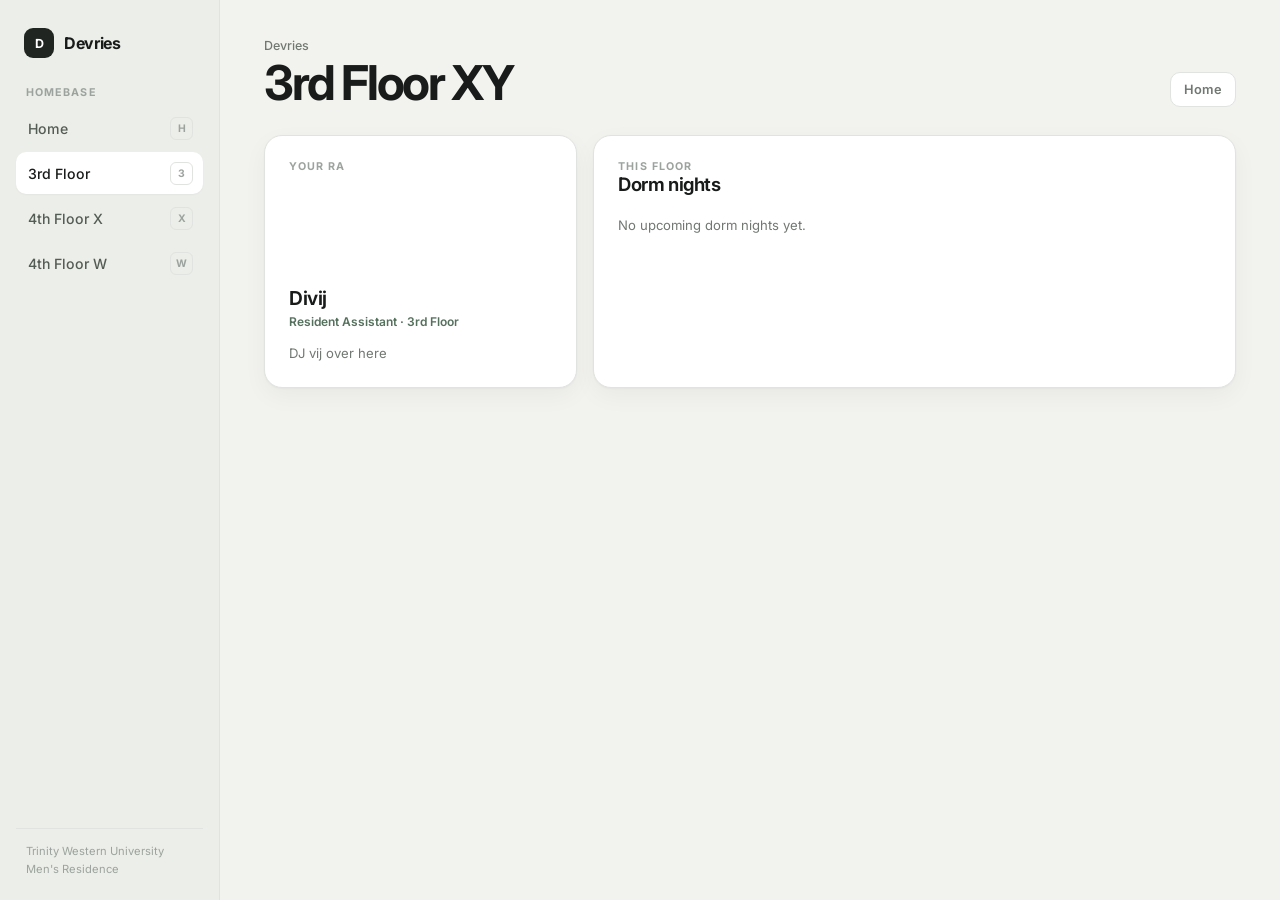
==== commit 6a23d6b9: "Update devries-a.html" ====
--- a/devries-a.html
+++ b/devries-a.html
@@ -24,7 +24,7 @@
       <a href="index.html"><span>Home</span><span class="nav-key">H</span></a>
       <a href="devries-a.html" class="current"><span>3rd Floor</span><span class="nav-key">3</span></a>
       <a href="devries-b.html" ><span>4th Floor X</span><span class="nav-key">X</span></a>
-      <a href="devries-c.html" ><span>4th Floor Y</span><span class="nav-key">Y</span></a>
+      <a href="devries-c.html" ><span>4th Floor W</span><span class="nav-key">W</span></a>
     </nav>
 
     <div class="sidebar-spacer"></div>
@@ -73,7 +73,7 @@
   <a href="index.html"><span class="dock-key">H</span><small>Home</small></a>
   <a href="devries-a.html" class="current"><span class="dock-key">3</span><small>3rd</small></a>
   <a href="devries-b.html" ><span class="dock-key">X</span><small>4X</small></a>
-  <a href="devries-c.html" ><span class="dock-key">Y</span><small>4Y</small></a>
+  <a href="devries-c.html" ><span class="dock-key">W</span><small>4W</small></a>
 </nav>
 
 <script src="data/content.js"></script>
--- a/styles.css
+++ b/styles.css
@@ -544,3 +544,87 @@
   .welcome-card p{font-size:.87rem}
   .verse-text{font-size:1.08rem}
 }
+/* Clickable upcoming events */
+
+.event-button{
+  width:100%;
+  font:inherit;
+  color:inherit;
+  text-align:left;
+  cursor:pointer;
+}
+
+.event-button:hover{
+  background:#fff;
+  border-color:var(--border-strong);
+}
+
+.event-button:focus-visible{
+  outline:2px solid var(--accent);
+  outline-offset:2px;
+}
+
+
+/* Event detail popup */
+
+.event-modal{
+  width:min(460px, calc(100% - 32px));
+  padding:0;
+  border:1px solid var(--border);
+  border-radius:20px;
+  background:var(--surface);
+  color:var(--ink);
+  box-shadow:0 24px 80px rgba(20,25,22,.22);
+}
+
+.event-modal::backdrop{
+  background:rgba(20,24,21,.42);
+  backdrop-filter:blur(4px);
+}
+
+.event-modal-inner{
+  position:relative;
+  padding:28px;
+}
+
+.event-modal-close{
+  position:absolute;
+  top:16px;
+  right:16px;
+
+  width:36px;
+  height:36px;
+
+  border:1px solid var(--border);
+  border-radius:10px;
+
+  background:var(--surface-2);
+  color:var(--muted);
+
+  font-size:22px;
+  line-height:1;
+  cursor:pointer;
+}
+
+.event-modal h2{
+  margin:14px 40px 18px 0;
+  font-size:1.5rem;
+  letter-spacing:-.035em;
+}
+
+.event-modal-meta{
+  display:grid;
+  gap:6px;
+
+  padding:14px 0 18px;
+  border-bottom:1px solid var(--border);
+
+  color:var(--muted);
+  font-size:.82rem;
+}
+
+#event-modal-description{
+  margin:18px 0 0;
+  line-height:1.6;
+  font-size:.9rem;
+}
